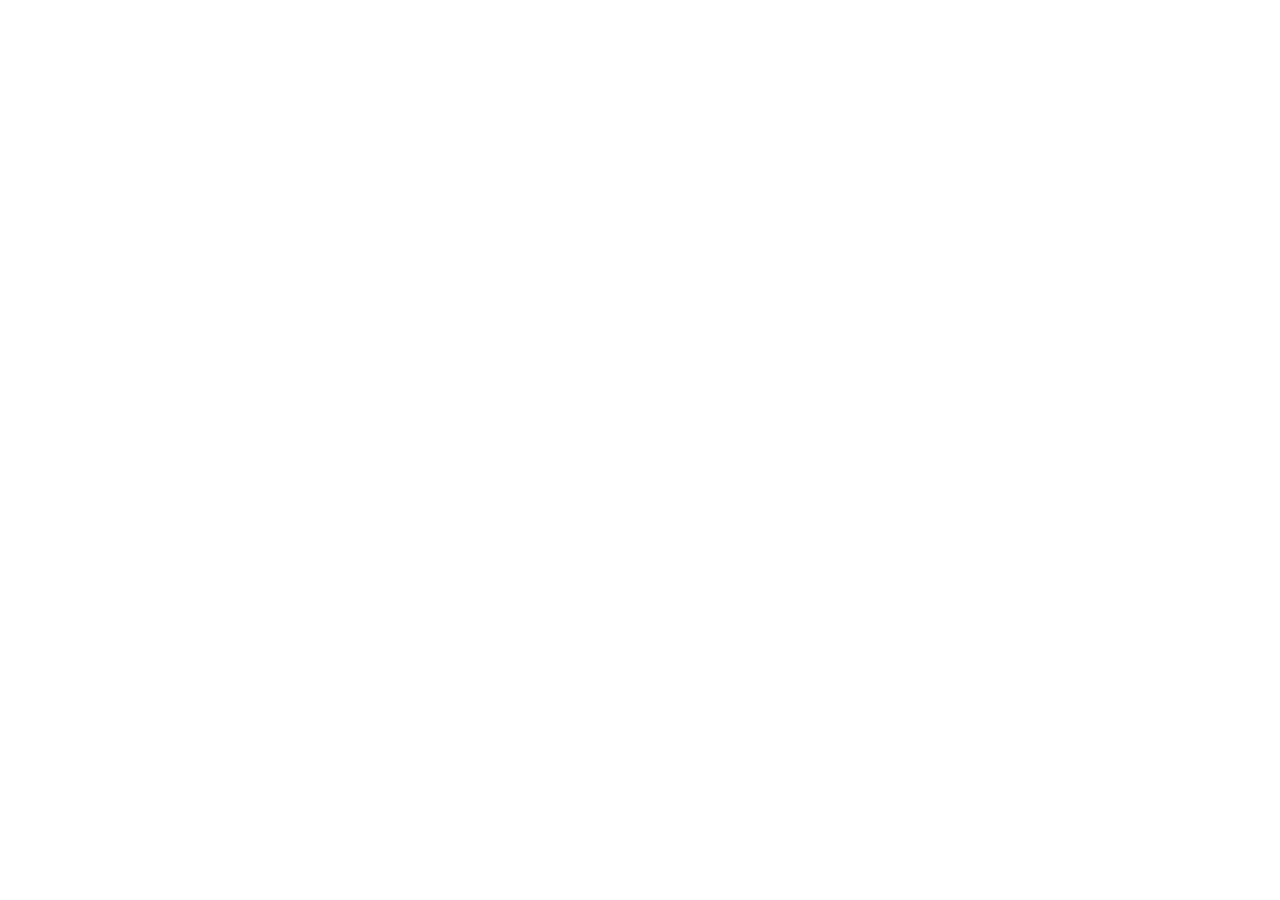
==== index.html @ 847147ae "feat: proyecto base" ====
<!DOCTYPE html>
<html lang="es">
<head>
    <meta charset="UTF-8">
    <meta name="viewport" content="width=device-width, initial-scale=1.0">
    <title>SaludVida Hospital</title>
    <link rel="stylesheet" href="css/styles.css">
</head>
<body>

</body>
</html>
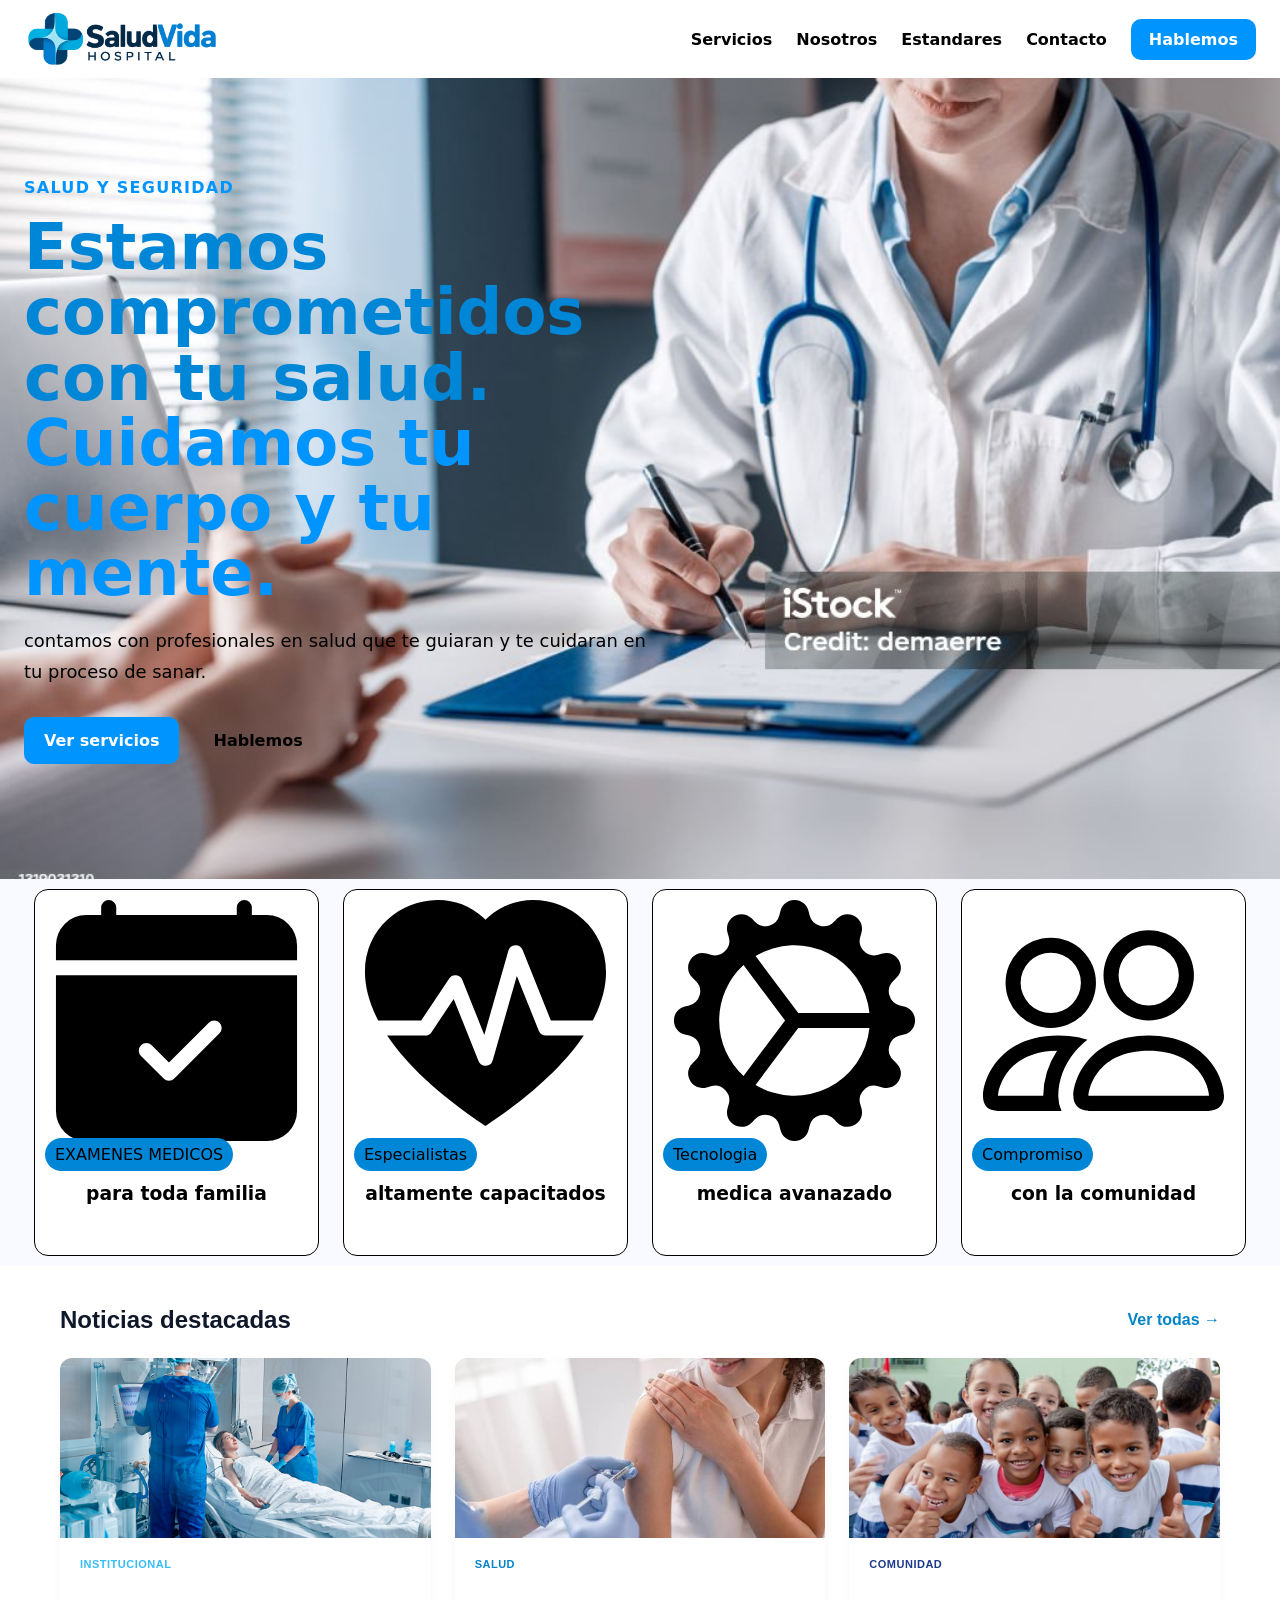
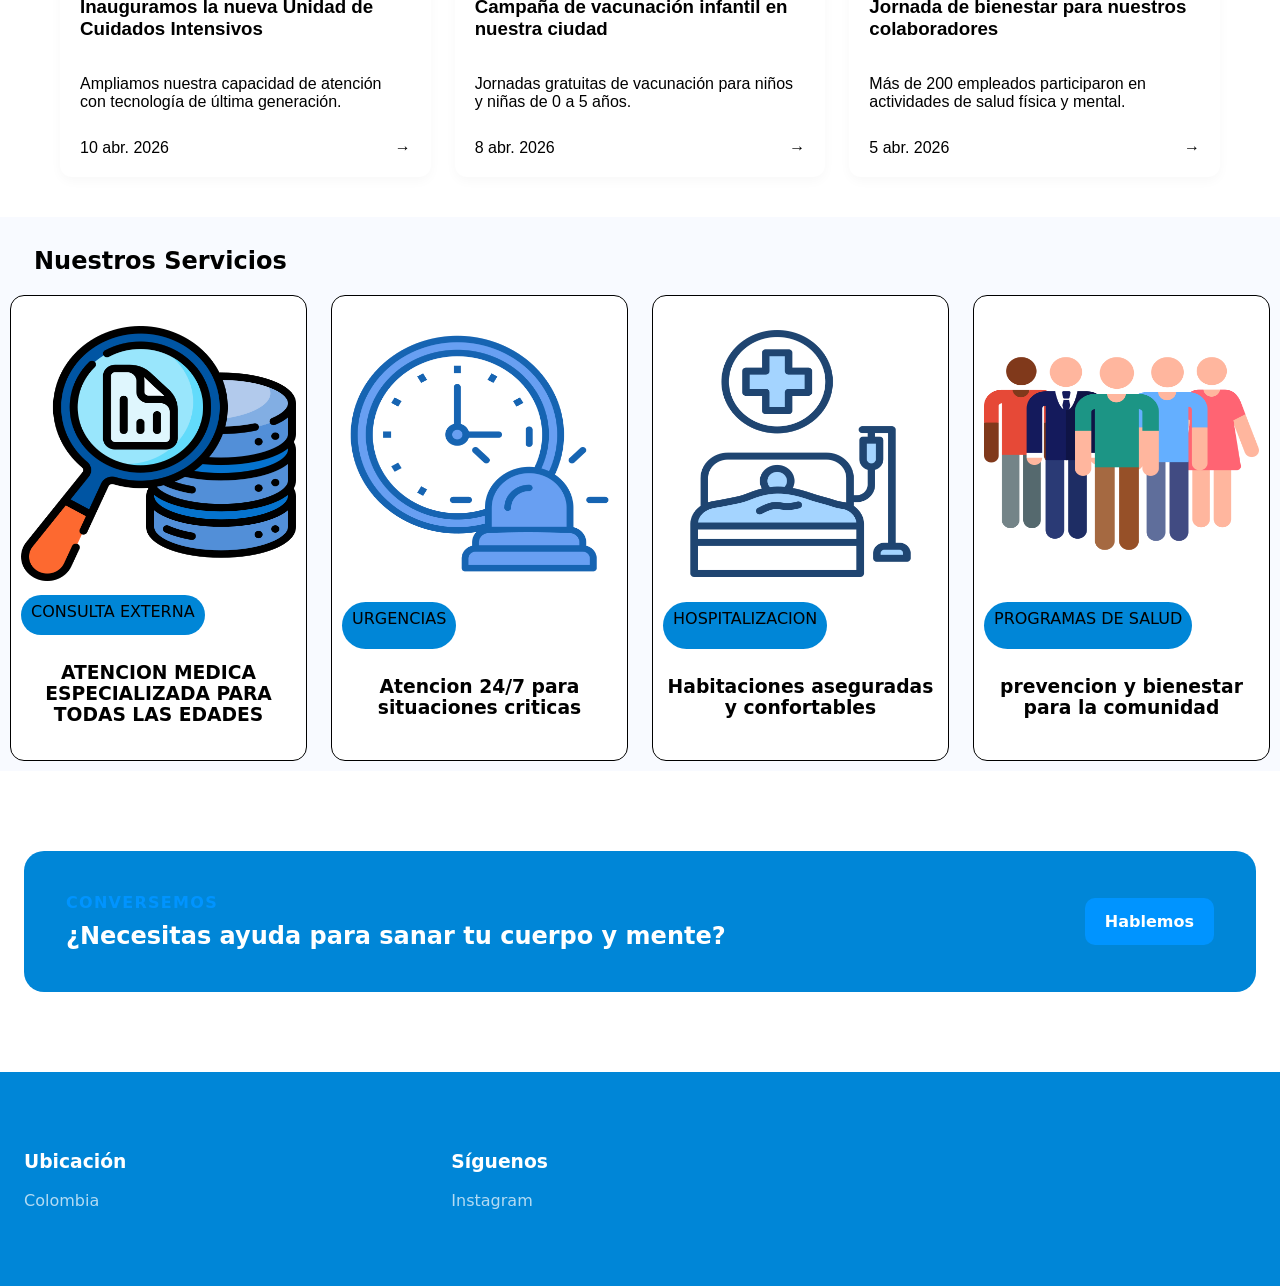
==== commit 310fec61: "examen me toco con git hub" ====
--- a/index.html
+++ b/index.html
@@ -7,6 +7,200 @@
     <link rel="stylesheet" href="css/styles.css">
 </head>
 <body>
-
-</body>
+    <header class="header">
+        <div class="container header-container">
+            
+            <a class="brand" href="index.html">
+                <img src="img/logos/logo-saludvida-header.png" />
+
+            </a>
+            <nav class="nav" aria-label="Navegación principal">
+                <a href="#servicios">Servicios</a>
+                <a href="#nosotros">Nosotros</a>
+                <a href="#estandares">Estandares</a>
+                <a href="#contacto">Contacto</a>
+                <a class="nav-cta" href="#contacto">Hablemos</a>
+            </nav>
+        </div>
+    </header>
+
+    <main>
+        <section class="hero">
+            <div class="container hero-grid">
+                <div class="hero-copy">
+                    <span class="eyebrow">SALUD Y SEGURIDAD</span>
+                    <h1>Estamos comprometidos con tu salud. <span>Cuidamos tu cuerpo y tu mente.</span></h1>
+                    <p class="hero-description">
+                        contamos con profesionales en salud que te guiaran y te cuidaran en tu proceso de sanar.
+                    </p>
+                    <div class="hero-actions">
+                        <a class="primary-action" href="#servicios">Ver servicios</a>
+                        <a class="secondary-action" href="#contacto">Hablemos</a>
+                    </div>
+                </div>
+
+            </div>
+        </section>
+
+        <section class="services" id="servicios">
+            <div class="container">
+                <div class="services-grid">
+                    <article class="service-card">
+                        <div class="tag-list">
+                            <img src="img/atencion.svg"
+                        </div>
+                        <span>EXAMENES MEDICOS </span> <h3>para toda  familia </h3>
+                    </article>
+
+                    <article class="service-card">
+                        <div class="tag-list">
+                            <img src="img/especialistas.svg"
+                        </div>
+                        <span>Especialistas</span>
+                        <h3>altamente capacitados</h3>
+                    </article>
+
+                    <article class="service-card">
+                        <div class="tag-list">
+                            <img src="img/tecnologia.svg"
+                        </div>
+                        <span>Tecnologia</span> <br />
+                        <h3>medica avanazado</h3>
+                    </article>
+
+                    <article class="service-card">
+                        <div class="tag-list">
+                            <img src="img/compromiso.svg"
+                        </div>
+                        <span>Compromiso</span>
+                        <h3>con la comunidad</h3>
+                    </article>
+
+                </div>
+            </div>
+        </section>
+        <section class="noticias-seccion">
+            <div class="noticias-header">
+                <h2>Noticias destacadas</h2>
+                <a href="#" class="ver-todas">Ver todas &rarr;</a>
+            </div>
+
+            <div class="services-grid">
+
+                <article class="noticia-card">
+                    <div class="card-image">
+                        <img src="img/uci.jpg" alt="Unidad de Cuidados Intensivos">
+                    </div>
+                    <div class="card-content">
+                        <span class="categoria institucional">INSTITUCIONAL</span>
+                        <h3>Inauguramos la nueva Unidad de Cuidados Intensivos</h3>
+                        <p>Ampliamos nuestra capacidad de atención con tecnología de última generación.</p>
+                        <div class="card-footer">
+                            <span class="fecha">10 abr. 2026</span>
+                            <a href="#" class="flecha-link">&rarr;</a>
+                        </div>
+                    </div>
+                </article>
+
+
+                <article class="noticia-card">
+                    <div class="card-image">
+                        <img src="img/vacunacion.jpeg" alt="Campaña de vacunación">
+                    </div>
+                    <div class="card-content">
+                        <span class="categoria salud">SALUD</span>
+                        <h3>Campaña de vacunación infantil en nuestra ciudad</h3>
+                        <p>Jornadas gratuitas de vacunación para niños y niñas de 0 a 5 años.</p>
+                        <div class="card-footer">
+                            <span class="fecha">8 abr. 2026</span>
+                            <a href="#" class="flecha-link">&rarr;</a>
+                        </div>
+                    </div>
+                </article>
+
+                <article class="noticia-card">
+                    <div class="card-image">
+                        <img src="img/bienestar.jpg" alt="Jornada de bienestar">
+                    </div>
+                    <div class="card-content">
+                        <span class="categoria comunidad">COMUNIDAD</span>
+                        <h3>Jornada de bienestar para nuestros colaboradores</h3>
+                        <p>Más de 200 empleados participaron en actividades de salud física y mental.</p>
+                        <div class="card-footer">
+                            <span class="fecha">5 abr. 2026</span>
+                            <a href="#" class="flecha-link">&rarr;</a>
+                        </div>
+                    </div>
+                </article>
+            </div>
+        </section>
+
+        <section class="services" id="servicios">
+            <div class="container"
+            <div>
+            <h1>Nuestros Servicios</h1>
+            </div>
+            <div class="services-grid">
+            <article class="service-card">
+            <div class="tag-list1">
+            <img src="img/consulta.png"
+            </div>
+            <span>CONSULTA EXTERNA</span> <h3>ATENCION MEDICA ESPECIALIZADA PARA TODAS LAS EDADES </h3>
+            </article>
+
+            <article class="service-card">
+            <div class="tag-list1">
+            <img src="img/urgencia.png"
+            </div>
+            <span>URGENCIAS<br /></span>
+            <h3>Atencion 24/7 para situaciones criticas</h3>
+            </article>
+
+            <article class="service-card">
+            <div class="tag-list1">
+            <img src="img/hospital.png"
+            </div>
+            <span>HOSPITALIZACION</span>
+            <h3>Habitaciones aseguradas y confortables</h3>
+            </article>
+
+            <article class="service-card">
+            <div class="tag-list1">
+            <img src="img/gente.png"
+            </div>
+            <span>PROGRAMAS DE SALUD</span>
+            <h3>prevencion y bienestar para la comunidad</h3>
+            </article>
+
+            </div>
+            </div>
+        </section>
+
+        <section class="cta">
+            <div class="container">
+                <div class="cta-box">
+                    <div>
+                        <span class="section-label">CONVERSEMOS</span>
+                        <h2>¿Necesitas ayuda para sanar tu cuerpo y mente?</h2>
+                    </div>
+                    <a class="cta-button" href="contacto.html">Hablemos</a>
+                </div>
+            </div>
+        </section>
+
+    </main>
+
+    <footer class="footer" id="contacto">
+        <div class="container footer-grid">
+            <section><h3>Ubicación</h3><p>Colombia</p></section>
+            <section>
+                <h3>Síguenos</h3>
+                <a href="https://www.instagram.com/axel__under/" target="_blank" rel="noopener noreferrer">Instagram</a>
+            </section>
+        </div>  
+    </footer>
+
+
+
+
 </html>
--- a/css/styles.css
+++ b/css/styles.css
@@ -0,0 +1,728 @@
+:root {
+    --primary: #0094ff;
+    --primary-hover: #0094ff;
+    --primary-light: #ffffff;
+    --navy: #0086d7;
+    --text: #000000;
+    --muted: # --border: rgba(255,255,255,.7);
+    --soft: #f8faff;
+    --radius: 14px;
+    --container: 1240px;
+    --shadow: 0 20px 50px rgba(15, 40, 80, .08);
+}
+
+* {
+    box-sizing: border-box;
+}
+
+html {
+    scroll-behavior: smooth;
+}
+
+body {
+    margin: 0;
+    font-family: Inter, system-ui, -apple-system, BlinkMacSystemFont, "Segoe UI", sans-serif;
+    color: var(--text);
+    background: #fff;
+}
+
+a {
+    color: inherit;
+    text-decoration: none;
+}
+
+.container {
+    width: min(calc(100% - 48px), var(--container));
+    margin-inline: auto;
+}
+
+.header {
+    position: sticky;
+    top: 0;
+    z-index: 1000;
+    background: rgba(255, 255, 255, .96);
+    border-bottom: 1px solid var(--border);
+    backdrop-filter: blur(14px);
+}
+
+.header-container {
+    min-height: 78px;
+    display: flex;
+    align-items: center;
+    justify-content: space-between;
+    gap: 28px;
+}
+
+.header img {
+    height: 40%;
+    width: 30%;
+}
+
+.brand-name {
+    font-weight: 800;
+    font-size: 1.2rem;
+    color: var(--navy);
+    text-align:left;
+}
+
+    .brand-name span {
+        color: var(--primary);
+    }
+
+
+.nav {
+    display: flex;
+    align-items: center;
+    gap: 24px;
+}
+
+    .nav a {
+        color: var(--muted);
+        font-weight: 600;
+    }
+
+        .nav a:hover {
+            color: var(--primary);
+        }
+
+.nav-cta {
+    padding: 11px 18px;
+    border-radius: 10px;
+    background: var(--primary);
+    color: #fff !important;
+}
+
+.hero {
+    padding: 100px 0 115px;
+    overflow: hidden;
+    background-image: url(../img/img_hero.jpg) ;
+    background-size: cover;
+    background-position: center;
+    background-repeat: no-repeat;
+}
+
+
+.hero-grid {
+    display: grid;
+    grid-template-columns: minmax(0, 1.08fr) minmax(380px, .92fr);
+    align-items: center;
+    gap: 80px;
+}
+
+.eyebrow {
+    color: var(--primary);
+    font-weight: 800;
+    letter-spacing: .08em;
+}
+
+.hero h1 {
+    margin: 18px 0 0;
+    color: var(--navy);
+    font-size: clamp(3.2rem, 5vw, 5rem);
+    line-height: 1.02;
+}
+
+    .hero h1 span {
+        color: var(--primary);
+    }
+
+.hero-description {
+    color: var(--muted);
+    font-size: 1.12rem;
+    line-height: 1.75;
+}
+
+.hero-actions {
+    display: flex;
+    flex-wrap: wrap;
+    gap: 14px;
+    margin-top: 30px;
+}
+
+.primary-action, .secondary-action {
+    padding: 14px 20px;
+    border-radius: 10px;
+    font-weight: 700;
+}
+
+.primary-action {
+    background: var(--primary);
+    color: #fff;
+}
+
+.secondary-action {
+    border: 1px solid var(--border);
+}
+
+.security-visual {
+    min-height: 430px;
+    display: grid;
+    place-items: center;
+    background: var(--primary-light);
+    border-radius: 28px;
+    color: var(--primary);
+    font-weight: 900;
+    text-align: center;
+    font-size: 50px;
+}
+
+.security-visual img {
+    width:100%;
+    height:100%;
+}
+
+.services {
+    padding: 10px;
+    background: var(--soft);
+}
+
+.section-heading {
+    max-width: 760px;
+    margin-bottom: 40px;
+}
+
+.section-label {
+    color: var(--primary);
+    font-weight: 800;
+    letter-spacing: .08em;
+}
+
+.section-heading h2 {
+    color: var(--navy);
+    font-size: 2.5rem;
+    margin: 12px 0;
+}
+
+.section-heading p {
+    color: var(--muted);
+    line-height: 1.7;
+}
+
+.services-grid {
+    display: flex;
+    flex-direction: row;
+    gap: 24px;
+    justify-content: space-between;
+}
+
+.service-card {
+    display: flex;
+    flex-direction: column;
+    padding: 10px;
+    border: 1px solid var(--text);
+    border-radius: var(--radius);
+    background: #ffffff;
+    transition: .2s;
+    flex: 1;
+}
+.service-card {
+    display: flex;
+    flex-direction: column;
+    padding: 10px;
+    border: 1px solid var(--text);
+    border-radius: var(--radius);
+    background: #ffffff;
+    transition: .2s;
+    flex: 1;
+}
+
+    .service-card:hover {
+        transform: translateY(-5px);
+        box-shadow: var(--shadow);
+    }
+
+.tag-list1 {
+    display: flex;
+    flex-wrap: wrap;
+    gap: 8px;
+    margin-top: 20px;
+    flex: 1;
+}
+
+    .tag-list span {
+        padding: 7px 10px;
+        background: var(--navy);
+        border-radius: 999px;
+        color: var(--text);
+        position:center;
+        text-align:center;
+    }
+.tag-list1 span {
+    padding: 7px 10px;
+    background: var(--navy);
+    border-radius: 999px;
+    color: var(--text);
+    position: center;
+    text-align: center;
+}
+
+.tag-list img {
+    height:70%;
+    width:100%;
+}
+.tag-list1 img {
+    height: 60%;
+    width: 100%;
+}
+.tag-list h3 {
+        color: var(--text);
+        position: center;
+        text-align: center;
+}
+.tag-list1 h3 {
+    color: var(--text);
+    position: center;
+    text-align: center;
+}
+.card-links {
+    display: grid;
+    gap: 10px;
+    margin-top: auto;
+    padding-top: 28px;
+}
+
+
+.standards {
+    padding: 45px 0;
+    background: var(--primary-light);
+}
+
+.standards-grid {
+    display: grid;
+    grid-template-columns: repeat(4, 1fr);
+    gap: 12px;
+}
+
+.standard {
+    min-height: 82px;
+    display: grid;
+    place-items: center;
+    border: 1px solid var(--border);
+    border-radius: 12px;
+    font-weight: 800;
+    background: var(--navy);
+}
+
+.about {
+    padding: 95px 0;
+}
+
+
+.cta {
+    padding: 80px 0;
+}
+
+.cta-box {
+    display: flex;
+    align-items: center;
+    justify-content: space-between;
+    gap: 40px;
+    padding: 42px;
+    border-radius: 20px;
+    background: var(--navy);
+    color: #fff;
+}
+
+    .cta-box h2 {
+        margin: 10px 0 0;
+        max-width: 780px;
+    }
+
+.cta-button {
+    padding: 14px 20px;
+    border-radius: 10px;
+    background: var(--primary);
+    color: #fff;
+    font-weight: 800;
+    white-space: nowrap;
+}
+
+.footer {
+    padding: 60px 0;
+    background: var(--navy);
+    color: #fff;
+}
+
+.footer-grid {
+    display: grid;
+    grid-template-columns: repeat(3, 1fr);
+    gap: 50px;
+}
+
+.footer p, .footer a {
+    color: rgba(255,255,255,.7);
+}
+
+@media (max-width: 1024px) {
+    .hero-grid {
+        grid-template-columns: 1fr;
+    }
+}
+
+@media (max-width: 800px) {
+    .header-container {
+        align-items: flex-start;
+        flex-direction: column;
+        padding-block: 16px;
+    }
+
+    .nav {
+        flex-wrap: wrap;
+    }
+
+    .services-grid, .standards-grid, .footer-grid {
+        grid-template-columns: 1fr;
+    }
+
+    .cta-box {
+        align-items: flex-start;
+        flex-direction: column;
+    }
+}
+
+@media (max-width: 640px) {
+    .container {
+        width: min(calc(100% - 28px), var(--container));
+    }
+
+    .hero {
+        padding: 70px 0;
+    }
+
+        .hero h1 {
+            font-size: 2.75rem;
+        }
+
+    .service-card {
+        padding: 26px;
+    }
+}
+
+
+.service-hero {
+    padding: 90px 0;
+    background: var(--soft);
+}
+
+.service-hero-grid {
+    display: grid;
+    grid-template-columns: 1.1fr .9fr;
+    gap: 70px;
+    align-items: center;
+}
+
+.service-category {
+    color: var(--primary);
+    font-weight: 800;
+    letter-spacing: .08em;
+}
+
+.service-hero h1 {
+    margin: 12px 0;
+    color: var(--navy);
+    font-size: 4rem;
+}
+
+.service-hero h2 {
+    color: var(--navy);
+    font-size: 1.5rem;
+}
+
+.service-hero p {
+    color: var(--muted);
+    line-height: 1.75;
+}
+
+.service-visual {
+    min-height: 300px;
+    display: grid;
+    place-items: center;
+    border-radius: 24px;
+    background: var(--primary-light);
+    color: var(--primary);
+    font-size: 4rem;
+    font-weight: 900;
+}
+
+    .service-visual img {
+        width: 350px;
+        height: 250px;
+    }
+
+@media (max-width: 1024px) {
+    .service-hero-grid {
+        grid-template-columns: 1fr;
+    }
+}
+
+
+.service-section {
+    padding: 85px 0;
+}
+
+.service-section-soft {
+    background: var(--soft);
+}
+
+.feature-grid {
+    display: grid;
+    grid-template-columns: repeat(3, minmax(0,1fr));
+    gap: 20px;
+}
+
+.feature-card {
+    padding: 28px;
+    border: 1px solid var(--border);
+    border-radius: var(--radius);
+    background: var(--navy);
+}
+
+.steps {
+    display: grid;
+    grid-template-columns: repeat(4, minmax(0,1fr));
+    gap: 20px;
+}
+
+.step {
+    padding-top: 20px;
+    border-top: 2px solid var(--primary);
+    background: var(--navy)
+}
+
+    .step span {
+        color: var(--primary-light);
+        font-weight: 800;
+    }
+
+@media (max-width: 1024px) {
+    .feature-grid {
+        grid-template-columns: 1fr;
+    }
+
+    .steps {
+        grid-template-columns: repeat(2, 1fr);
+    }
+}
+
+@media (max-width: 640px) {
+    .steps {
+        grid-template-columns: 1fr;
+    }
+}
+
+.form{
+
+}
+.form-grid{
+   grid-auto-rows:auto;
+}
+
+
+
+.noticias-seccion {
+    max-width: 1200px;
+    margin: 40px auto;
+    padding: 0 20px;
+    font-family: 'Segoe UI', Tahoma, Geneva, Verdana, sans-serif;
+}
+
+.noticias-header {
+    display: flex;
+    justify-content: space-between;
+    align-items: center;
+    margin-bottom: 24px;
+}
+
+    .noticias-header h2 {
+        color: #0f172a;
+        font-size: 24px;
+        margin: 0;
+    }
+
+.ver-todas {
+    color: #0284c7;
+    text-decoration: none;
+    font-weight: 600;
+}
+
+
+.services-grid {
+    display: flex;
+    flex-direction: row;
+    flex-wrap: wrap; 
+    gap: 24px;
+    justify-content: space-between;
+}
+
+.noticia-card {
+    flex: 1;
+    min-width: 280px;
+    background-color: #ffffff;
+    border-radius: 12px;
+    overflow: hidden;
+    display: flex;
+    flex-direction: column;
+    box-shadow: 0 4px 12px rgba(0, 0, 0, 0.03); 
+}
+
+
+.card-image img {
+    width: 100%;
+    height: 180px;
+    object-fit: cover; 
+    display: block;
+}
+
+.card-content {
+    padding: 20px;
+    display: flex;
+    flex-direction: column;
+    flex-grow: 1; 
+
+
+.categoria {
+    font-size: 11px;
+    font-weight: 700;
+    letter-spacing: 0.5px;
+    margin-bottom: 8px;
+    display: inline-block;
+}
+
+
+.institucional {
+    color: #38bdf8;
+}
+
+.salud {
+    color: #0284c7;
+}
+
+.comunidad {
+    color: #1e3a8a;
+}
+
+
+.card-content h3 {
+    color: #1e293b;
+    font-size: 16px;
+    margin: 0 0 10px 0;
+    line-height: 1.4;
+}
+
+.card-content p {
+    color: #64748b;
+    font-size: 14px;
+    margin: 0 0 20px 0;
+    line-height: 1.5;
+    flex-grow: 1; 
+}
+
+
+.card-footer {
+    display: flex;
+    justify-content: space-between;
+    align-items: center;
+    padding-top: 12px;
+}
+
+
+<style >
+/* --- CORRECCI�N EN DOS COLUMNAS DE EMERGENCIA --- */
+.main-layout {
+    display: flex;
+    gap: 50px;
+    margin: 50px auto;
+    max-width: 1200px;
+    padding: 0 20px;
+    font-family: sans-serif;
+}
+
+.form-section {
+    flex: 1.3;
+}
+
+.sidebar {
+    flex: 0.7;
+    display: flex;
+    flex-direction: column;
+    gap: 35px;
+}
+
+/* --- CAMPOS DEL FORMULARIO --- */
+.form-group {
+    margin-bottom: 20px;
+}
+
+.form-row {
+    display: flex;
+    gap: 20px;
+}
+
+    .form-row .form-group {
+        flex: 1;
+    }
+
+.form-section label {
+    display: block;
+    font-weight: 700;
+    margin-bottom: 8px;
+    font-size: 14px;
+    color: #0086d7; /* Usando tu variable --navy */
+}
+
+.form-section input[type="text"],
+.form-section input[type="email"],
+.form-section input[type="tel"],
+.form-section input[type="date"],
+.form-section select,
+.form-section textarea {
+    width: 100%;
+    padding: 12px;
+    border: 1px solid rgba(0, 0, 0, 0.15);
+    border-radius: 8px;
+    font-size: 14px;
+    box-sizing: border-box;
+}
+
+/* --- RADIO BUTTONS EN FILA --- */
+.radio-grid {
+    display: flex;
+    flex-wrap: wrap;
+    gap: 15px;
+    margin-top: 10px;
+}
+
+.radio-label {
+    display: flex;
+    align-items: center;
+    gap: 6px;
+    font-size: 14px;
+    cursor: pointer;
+}
+
+/* --- BOT�N ENVIAR --- */
+.btn-submit {
+    background-color: #0094ff; /* Usando tu variable --primary */
+    color: #ffffff;
+    border: none;
+    padding: 14px 28px;
+    font-size: 15px;
+    font-weight: 700;
+    border-radius: 8px;
+    cursor: pointer;
+    margin-top: 20px;
+}
+
+    .btn-submit:hover {
+        background-color: #0086d7;
+    }
+
+/* --- RESPONSIVO PARA CELULARES --- */
+@media (max-width: 768px) {
+    .main-layout, .form-row {
+        flex-direction: column;
+        gap: 20px;
+    }
+}
+
+</style >
